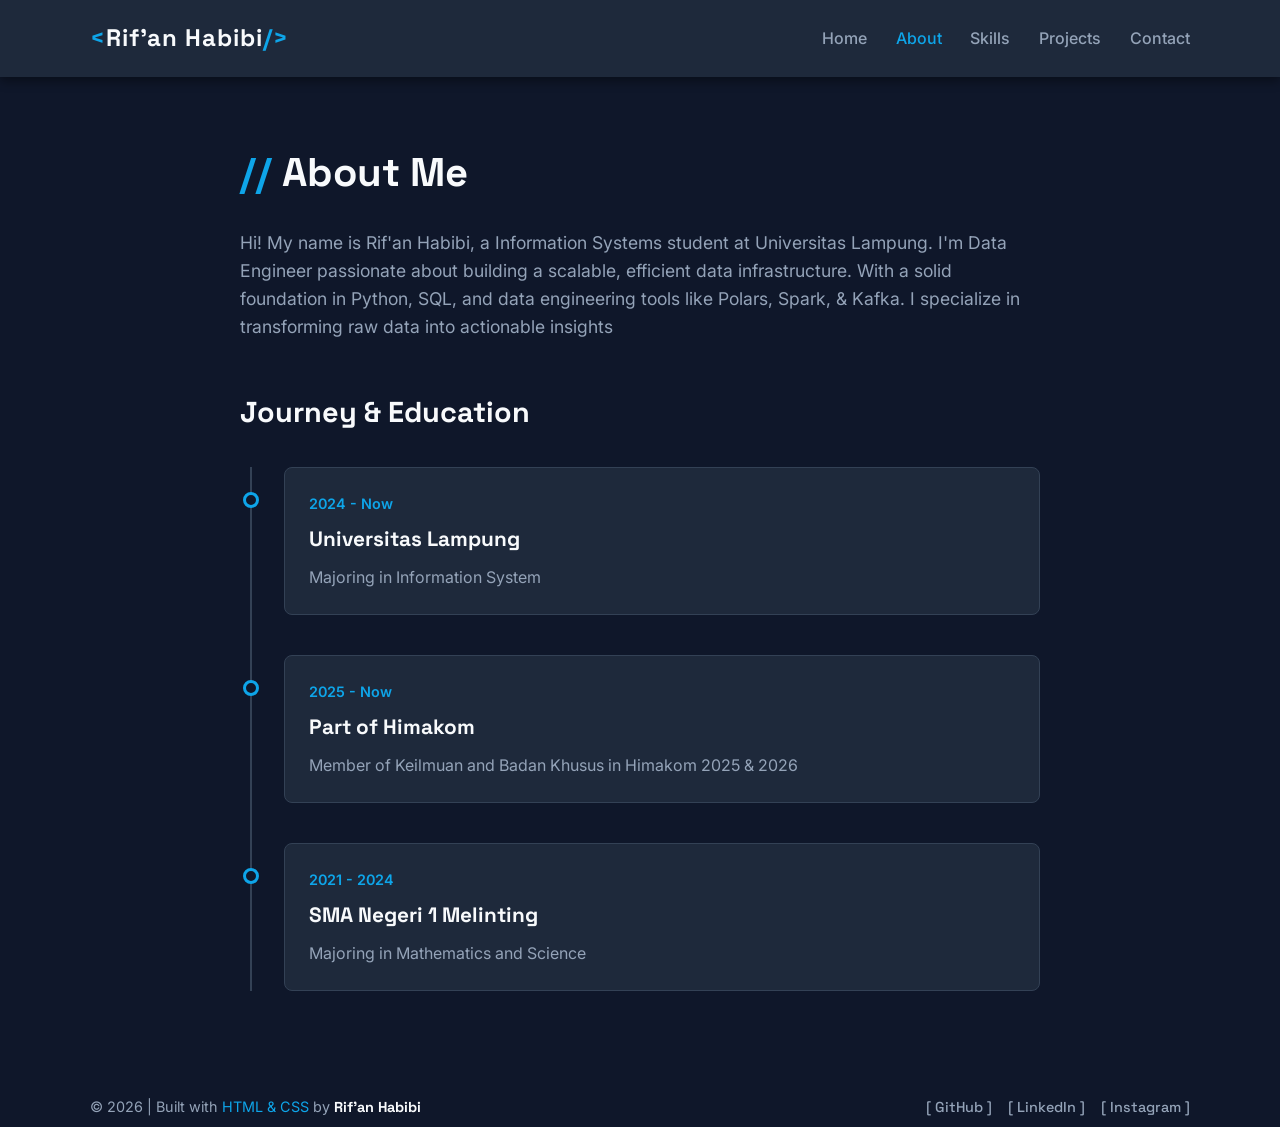
==== pages/about.html @ b1c3229a "Update: about page" ====
<!DOCTYPE html>
<html lang="en">
<head>
    <meta charset="UTF-8">
    <meta name="viewport" content="width=device-width, initial-scale=1.0">
    <title>About | Nama Kamu</title>
    <link rel="preconnect" href="https://fonts.googleapis.com">
    <link rel="preconnect" href="https://fonts.gstatic.com" crossorigin>
    <link href="https://fonts.googleapis.com/css2?family=Inter:wght@400;500;600&family=Space+Grotesk:wght@500;700&display=swap" rel="stylesheet">
    
    <link rel="stylesheet" href="../css/style.css">
</head>
<body>

    <header class="header">
        <div class="container navbar">
            <div class="logo">
                <a href="../index.html">
                    <span class="accent">&lt;</span>Rif'an Habibi<span class="accent">/&gt;</span>
                </a>
            </div>
            <nav>
                <ul class="nav-links">
                    <li><a href="../index.html">Home</a></li>
                    <li><a href="about.html" class="active">About</a></li>
                    <li><a href="skills.html">Skills</a></li>
                    <li><a href="projects.html">Projects</a></li>
                    <li><a href="contact.html">Contact</a></li>
                </ul>
            </nav>
        </div>
    </header>

    <main>
        <section class="about-section container">
            <div class="about-intro">
                <h1 class="page-title"><span class="accent">//</span> About Me</h1>
                <p>Hi! My name is Rif'an Habibi, a Information Systems student at Universitas Lampung. I'm Data Engineer passionate about building a scalable, efficient data infrastructure. With a solid foundation in
                   Python, SQL, and data engineering tools like Polars, Spark, & Kafka. I specialize in transforming raw data into actionable insights
                </p>
            </div>

            <div class="timeline-container">
                <h2 class="timeline-title">Journey & Education</h2>
                
                <div class="timeline">
                    <div class="timeline-item">
                        <div class="timeline-dot"></div>
                        <p class="timeline-date">2024 - Now</p>
                        <h3>Universitas Lampung</h3>
                        <p>Majoring in Information System</p>
                    </div>

                    <div class="timeline-item">
                        <div class="timeline-dot"></div>
                        <p class="timeline-date">2025 - Now</p>
                        <h3>Part of Himakom</h3>
                        <p>Member of Keilmuan and Badan Khusus in Himakom 2025 & 2026</p>
                    </div>
                    
                    <div class="timeline-item">
                        <div class="timeline-dot"></div>
                        <p class="timeline-date">2021 - 2024</p>
                        <h3>SMA Negeri 1 Melinting</h3>
                        <p>Majoring in Mathematics and Science</p>
                    </div>

                </div>
            </div>
        </section>
    </main>

    <footer>
        <div class="container footer-content">
            <p>&copy; 2026 | Built with <span class="accent">HTML & CSS</span> by <strong>Rif'an Habibi</strong></p>
            <div class="social-links-simple">
                <a href="#">[ GitHub ]</a>
                <a href="#">[ LinkedIn ]</a>
                <a href="#">[ Instagram ]</a>
            </div>
        </div>
    </footer>

</body>
</html>
---- css/style.css ----
:root {
    --card-bg: #1E293B;
    --hd-text: #F8FAFC;
    --para-text: #94A3B8;
    --accent-color: #0EA5E9;
    
    --space-grotesk: 'Space Grotesk', sans-serif;
    --inter: 'Inter', sans-serif;
}

* {
    margin: 0;
    padding: 0;
    box-sizing: border-box;
}

body {
    background-color: #0F172A;
    color: var(--para-text);
    font-family: var(--inter);
    line-height: 1.6;
    -webkit-font-smoothing: antialiased;
    display: flex;
    flex-direction: column;
    min-height: 100vh;
}

h1, h2, h3, h4, h5, h6 {
    color: var(--hd-text);
    font-family: var(--space-grotesk);
    font-family: 700;
}

a {
    color: var(--para-text);
    text-decoration: none;
    transition: all 0.3s ease;
}

.container {
    width: 90%;
    max-width: 1100px;
    margin: 0 auto;
}

/*navbar*/
.header {
    background-color: var(--card-bg);
    padding: 1.2rem 0;
    position: sticky;
    top: 0;
    z-index: 100;
    box-shadow: 0 4px 10px rgba(0, 0, 0, 0.4);
}

.navbar {
    display: flex;
    justify-content: space-between;
    align-items: center;
    flex-wrap: wrap;
    gap: 1rem;
}

.logo a {
    font-family: var(--space-grotesk);
    font-size: 1.5rem;
    font-weight: 700;
    color: var(--hd-text);
    letter-spacing: 1px;
}

.accent {
    color: var(--accent-color);
}

.nav-links {
    display: flex;
    gap: 1.8rem;
    list-style: none;
    flex-wrap: wrap;
    justify-content: center;
}

.nav-links a {
    font-size: 1rem;
    font-weight: 500;
    position: relative;
}

.nav-links a:hover,
.nav-links a.active {
    color: var(--accent-color);
}


/*home content*/
main {
    flex: 1;
    display: flex;
    align-items: center;
}

.hero {
    display: flex;
    align-items: center;
    justify-content: space-between;
    gap: 3rem;
}

.hero-content {
    flex: 1;
}

.greeting {
    color: var(--accent-color);
    font-family: var(--hd-text);
    font-weight: 600;
    margin-bottom: 0.5rem;
    font-size: 1.1rem;
}

.name {
    font-size: 4rem;
    line-height: 1.1;
    margin-bottom: 1.5rem;
}

.tagline {
    font-size: 1.1rem;
    margin-bottom: 2rem;
    max-width: 500px;
}

.cta-buttons {
    display: flex;
    gap: 1rem;
}

.btn-primary {
    background-color: transparent;
    color: var(--hd-text);
    border: none;
    padding: 0.2rem 0.5rem;
}

.btn-outline {
    background-color: transparent;
    color: var(--hd-text);
    border: 2px solid var(--para-text);
    border-radius: 5px;
    padding: 0.2rem 0.5rem;
}

.btn-outline:hover, .btn-primary:hover {
    border-color: var(--accent-color);
    color: var(--accent-color);
}

.hero-visual {
    flex: 1;
    display: flex;
    justify-content: flex-end;
}

.terminal {
    width: 100%;
    max-width: 450px;
    background-color: #0b0f19;
    border-radius: 10px;
    border: 1px solid #1E293B;
    box-shadow: 0 20px 40px rgba(0, 0, 0, 0.5);
    overflow: hidden;
}

.terminal-header {
    background-color: #1E293B;
    padding: 10px 15px;
    display: flex;
    gap: 8px;
}

.dot {
    width: 12px;
    height: 12px;
    border-radius: 50%;
}
.dot.red { background-color: #EF4444; }
.dot.yellow { background-color: #F59E0B; }
.dot.green { background-color: #10B981; }

.terminal-body {
    padding: 20px;
    font-family: 'Consolas', 'Courier New', monospace;
    font-size: 0.95rem;
    color: var(--para-text);
}

.path {
    color: var(--accent-color);
    font-weight: bold;
}

.output {
    color: #F8FAFC;
    margin-bottom: 1rem;
    margin-left: 1rem;
}

.blink {
    animation: blinker 1s linear infinite;
}
@keyframes blinker {
    50% { opacity: 0; }
}


/*footer*/
.footer {
    background-color: var(--card-bg);
    padding: 2rem 0;
    margin-top: auto;
    border-top: 1px solid #334155;
}

.footer-content {
    display: flex;
    justify-content: space-between;
    align-items: center;
    flex-wrap: wrap;
    gap: 1rem;
    font-size: 0.9rem;
    padding-bottom: 0.5rem;
}

.footer-content p {
    color: var(--para-text);
}

.footer-content strong {
    color: var(--hd-text);
    font-family: var(--space-grotesk);
}

.social-links-simple {
    display: flex;
    gap: 1rem;
}

.social-links-simple a {
    font-family: var(--space-grotesk);
    color: var(--para-text);
    font-weight: 500;
}

.social-links-simple a:hover {
    color: var(--accent-color);
    text-shadow: 0 0 8px var(--accent-color);
}

/*about page*/
.about-section {
    padding-top: 4rem;
    padding-bottom: 4rem;
    max-width: 800px;
}

.page-title {
    font-size: 2.5rem;
    margin-bottom: 1.5rem;
}

.about-intro p {
    font-size: 1.1rem;
    margin-bottom: 3rem;
}

.timeline-container {
    margin-top: 3rem;
}

.timeline-title {
    font-size: 1.8rem;
    margin-bottom: 2rem;
    color: var(--hd-text);
}

.timeline {
    border-left: 2px solid #334155;
    padding-left: 2rem;
    margin-left: 10px;
}

.timeline-item {
    position: relative;
    margin-bottom: 2.5rem;
    background-color: var(--card-bg);
    padding: 1.5rem;
    border-radius: 8px;
    border: 1px solid #334155;
    transition: all 0.3s ease;
}

.timeline-dot {
    position: absolute;
    left: -42px;
    top: 1.5rem;
    width: 16px;
    height: 16px;
    background-color: #0F172A;
    border: 3px solid var(--accent-color);
    border-radius: 50%;
    transition: all 0.3s ease;
}

.timeline-date {
    color: var(--accent-color);
    font-family: var(--hd-text);
    font-weight: 600;
    font-size: 0.9rem;
    margin-bottom: 0.5rem;
}

.timeline-item h3 {
    font-size: 1.3rem;
    margin-bottom: 0.5rem;
}

.timeline-item:hover {
    border-color: var(--accent-color);
    transform: translateX(10px);
    box-shadow: 0 5px 15px rgba(14, 165, 233, 0.1);
}

.timeline-item:hover .timeline-dot {
    background-color: var(--accent-color);
    box-shadow: 0 0 10px var(--accent-color);
}
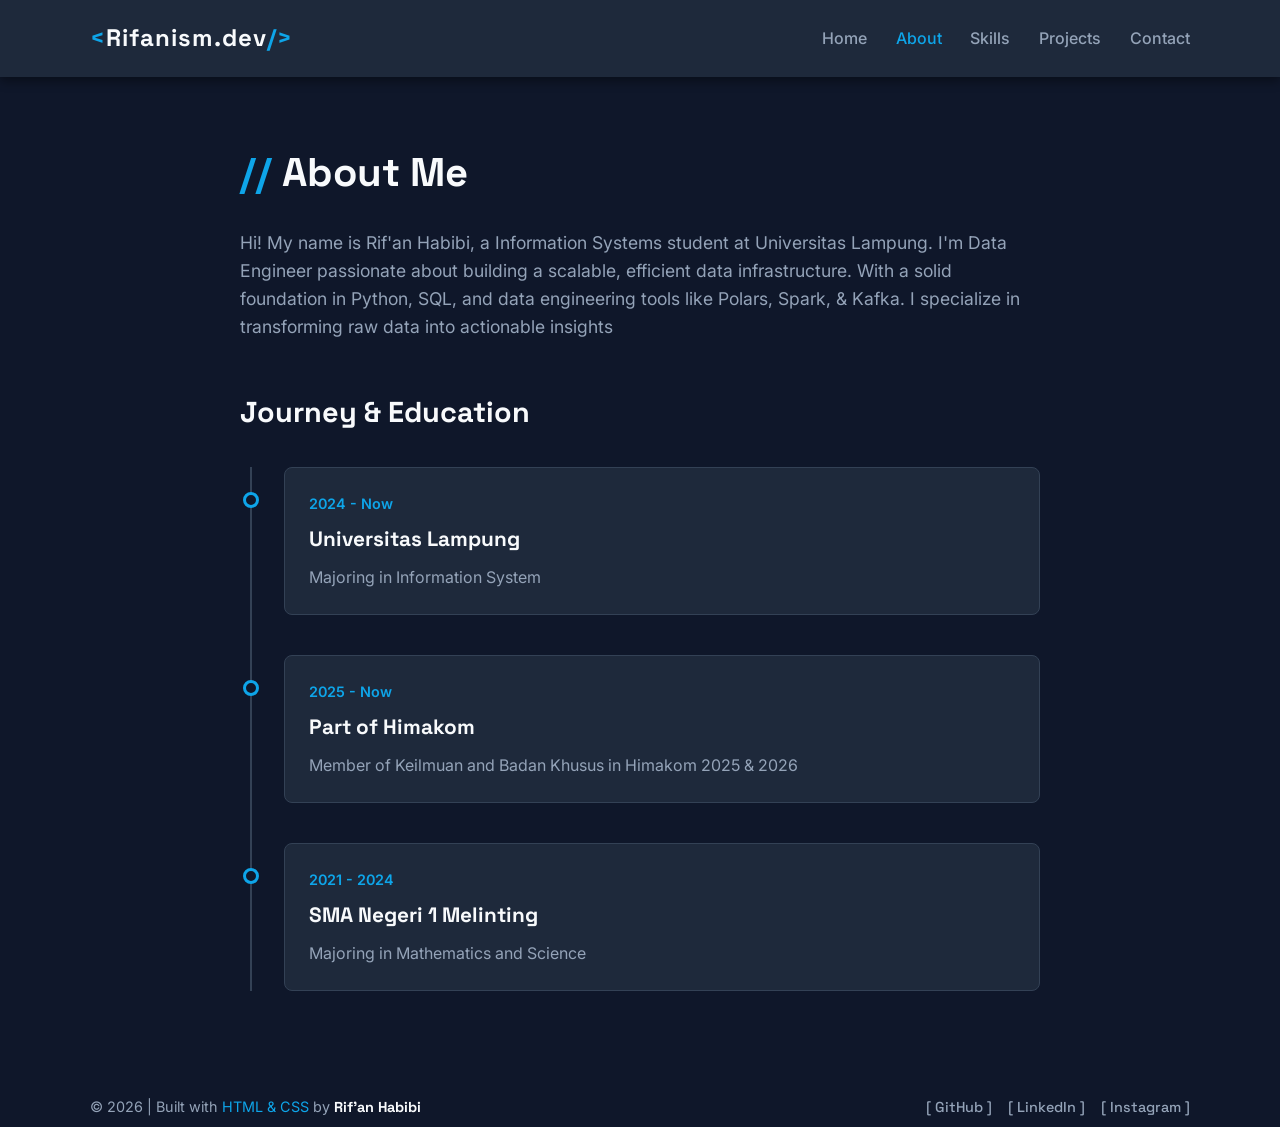
==== commit fa447665: "Update" ====
--- a/pages/about.html
+++ b/pages/about.html
@@ -3,7 +3,7 @@
 <head>
     <meta charset="UTF-8">
     <meta name="viewport" content="width=device-width, initial-scale=1.0">
-    <title>About | Nama Kamu</title>
+    <title>About | Rif'an Habibi</title>
     <link rel="preconnect" href="https://fonts.googleapis.com">
     <link rel="preconnect" href="https://fonts.gstatic.com" crossorigin>
     <link href="https://fonts.googleapis.com/css2?family=Inter:wght@400;500;600&family=Space+Grotesk:wght@500;700&display=swap" rel="stylesheet">
@@ -16,7 +16,7 @@
         <div class="container navbar">
             <div class="logo">
                 <a href="../index.html">
-                    <span class="accent">&lt;</span>Rif'an Habibi<span class="accent">/&gt;</span>
+                    <span class="accent">&lt;</span>Rifanism.dev<span class="accent">/&gt;</span>
                 </a>
             </div>
             <nav>
@@ -74,9 +74,9 @@
         <div class="container footer-content">
             <p>&copy; 2026 | Built with <span class="accent">HTML & CSS</span> by <strong>Rif'an Habibi</strong></p>
             <div class="social-links-simple">
-                <a href="#">[ GitHub ]</a>
-                <a href="#">[ LinkedIn ]</a>
-                <a href="#">[ Instagram ]</a>
+                <a href="https://github.com/Rifanism" target="_blank">[ GitHub ]</a>
+                <a href="https://www.linkedin.com/in/rifan-habibi/" target="_blank">[ LinkedIn ]</a>
+                <a href="https://www.instagram.com/rrifanism/" target="_blank">[ Instagram ]</a>
             </div>
         </div>
     </footer>
--- a/css/style.css
+++ b/css/style.css
@@ -1,4 +1,5 @@
 :root {
+    --main-bg: #0F172A;
     --card-bg: #1E293B;
     --hd-text: #F8FAFC;
     --para-text: #94A3B8;
@@ -15,7 +16,7 @@
 }
 
 body {
-    background-color: #0F172A;
+    background-color: var(--main-bg);
     color: var(--para-text);
     font-family: var(--inter);
     line-height: 1.6;
@@ -215,13 +216,6 @@
 
 
 /*footer*/
-.footer {
-    background-color: var(--card-bg);
-    padding: 2rem 0;
-    margin-top: auto;
-    border-top: 1px solid #334155;
-}
-
 .footer-content {
     display: flex;
     justify-content: space-between;
@@ -334,4 +328,270 @@
 .timeline-item:hover .timeline-dot {
     background-color: var(--accent-color);
     box-shadow: 0 0 10px var(--accent-color);
+}
+
+
+/*skills page*/
+.skills-section {
+    padding-top: 4rem;
+    padding-bottom: 4rem;
+    width: 100%;
+}
+
+.skills-intro p {
+    font-size: 1.1rem;
+    margin-bottom: 3rem;
+    max-width: 600px;
+}
+
+.skills-grid {
+    display: grid;
+    grid-template-columns: repeat(auto-fit, minmax(300px, 1fr));
+    gap: 2rem;
+}
+
+.skill-category {
+    background-color: var(--card-bg);
+    padding: 2rem;
+    border-radius: 10px;
+    border: 1px solid #334155;
+    box-shadow: 0 10px 30px rgba(0, 0, 0, 0.2);
+}
+
+.category-title {
+    font-size: 1.3rem;
+    margin-bottom: 1.5rem;
+    padding-bottom: 0.5rem;
+    border-bottom: 1px dashed #334155;
+    color: var(--hd-text);
+}
+
+.skills-list {
+    display: flex;
+    flex-wrap: wrap;
+    gap: 1rem;
+}
+
+.skill-pill {
+    background-color: var(--main-bg);
+    color: var(--para-text);
+    font-family: var(--space-grotesk);
+    font-size: 0.95rem;
+    padding: 8px 18px;
+    border-radius: 20px;
+    border: 1px solid #334155;
+    transition: all 0.3s ease;
+    cursor: default; 
+}
+
+.skill-pill:hover {
+    color: var(--accent-color);
+    border-color: var(--accent-color);
+    transform: translateY(-5px);
+    box-shadow: 0 5px 15px rgba(14, 165, 233, 0.2);
+}
+
+/*project pages*/
+.projects-section {
+    padding-top: 4rem;
+    padding-bottom: 4rem;
+    width: 100%;
+}
+
+.projects-intro p {
+    font-size: 1.1rem;
+    margin-bottom: 3rem;
+    max-width: 600px;
+}
+
+.projects-grid {
+    display: grid;
+    grid-template-columns: repeat(auto-fit, minmax(320px, 1fr));
+    gap: 2.5rem;
+}
+
+.project-card {
+    background-color: var(--card-bg);
+    border-radius: 12px;
+    overflow: hidden;
+    border: 1px solid #334155;
+    display: flex;
+    flex-direction: column;
+    transition: all 0.3s ease;
+}
+
+.project-card:hover {
+    transform: translateY(-10px);
+    border-color: var(--accent-color);
+    box-shadow: 0 15px 30px rgba(14, 165, 233, 0.15);
+}
+
+.project-visual {
+    height: 180px;
+    display: flex;
+    align-items: center;
+    justify-content: center;
+    border-bottom: 1px solid #334155;
+}
+
+.pattern-1 { background: linear-gradient(135deg, #0f172a 0%, #1e3a8a 100%); }
+.pattern-2 { background: linear-gradient(135deg, #0f172a 0%, #312e81 100%); }
+.pattern-3 { background: linear-gradient(135deg, #0f172a 0%, #064e3b 100%); }
+
+.visual-icon {
+    font-family: var(--space-grotesk);
+    font-size: 5rem;
+    font-weight: 700;
+    color: rgba(255, 255, 255, 0.1);
+    transition: all 0.3s ease;
+}
+
+.project-card:hover .visual-icon {
+    color: rgba(14, 165, 233, 0.4);
+    transform: scale(1.1);
+}
+
+.project-content {
+    padding: 1.5rem;
+    display: flex;
+    flex-direction: column;
+    flex: 1;
+}
+
+.project-title {
+    font-size: 1.4rem;
+    margin-bottom: 0.8rem;
+}
+
+.project-desc {
+    font-size: 0.95rem;
+    margin-bottom: 1.5rem;
+}
+
+.project-tags {
+    display: flex;
+    gap: 0.5rem;
+    flex-wrap: wrap;
+    margin-bottom: 1.5rem;
+}
+
+.tag {
+    font-family: var(--space-grotesk);
+    font-size: 0.8rem;
+    padding: 4px 10px;
+    background-color: var(--main-bg);
+    color: var(--accent-color);
+    border-radius: 4px;
+    border: 1px solid #334155;
+}
+
+.project-links {
+    margin-top: auto;
+    display: flex;
+    gap: 1.5rem;
+    border-top: 1px solid #334155;
+    padding-top: 1rem;
+}
+
+.link-source {
+    font-family: var(--space-grotesk);
+    font-size: 0.9rem;
+    font-weight: 600;
+    position: relative;
+}
+
+.link-source { color: var(--para-text); }
+
+.link-source:hover { color: var(--hd-text); }
+
+
+/*contact pages*/
+.contact-section {
+    padding-top: 4rem;
+    padding-bottom: 4rem;
+    width: 100%;
+}
+
+.contact-intro p {
+    font-size: 1.1rem;
+    margin-bottom: 3rem;
+    max-width: 600px;
+}
+
+.contact-grid {
+    display: grid;
+    grid-template-columns: repeat(auto-fit, minmax(300px, 1fr));
+    gap: 4rem;
+}
+
+.info-block {
+    margin-bottom: 2rem;
+    padding-left: 1.5rem;
+    border-left: 2px solid #334155;
+}
+
+.info-block h3 {
+    font-size: 1.2rem;
+    margin-bottom: 0.5rem;
+    color: var(--hd-text);
+}
+
+.contact-link {
+    color: var(--accent-color);
+    font-size: 1.1rem;
+    font-family: var(--space-grotesk);
+}
+
+.contact-link:hover {
+    text-shadow: 0 0 8px var(--accent-color);
+}
+
+.contact-form-container {
+    background-color: var(--card-bg);
+    padding: 2.5rem;
+    border-radius: 12px;
+    border: 1px solid #334155;
+    box-shadow: 0 10px 30px rgba(0, 0, 0, 0.2);
+}
+
+.form-group {
+    margin-bottom: 1.5rem;
+}
+
+.form-group label {
+    display: block;
+    margin-bottom: 0.5rem;
+    font-family: var(--space-grotesk);
+    color: var(--hd-text);
+    font-size: 0.95rem;
+}
+
+.form-control {
+    width: 100%;
+    padding: 12px 15px;
+    background-color: var(--bg-main);
+    border: 1px solid #334155;
+    border-radius: 6px;
+    color: var(--hd-text);
+    font-family: var(--inter);
+    font-size: 1rem;
+    outline: none;
+    transition: all 0.3s ease;
+}
+
+.form-control:focus {
+    border-color: var(--accent-color);
+    box-shadow: 0 0 10px rgba(14, 165, 233, 0.3);
+    background-color: #111827;
+}
+
+.form-control::placeholder {
+    color: #475569;
+}
+
+.submit-btn {
+    width: 100%;
+    margin-top: 1rem;
+    padding: 12px;
+    font-size: 1.1rem;
 }
